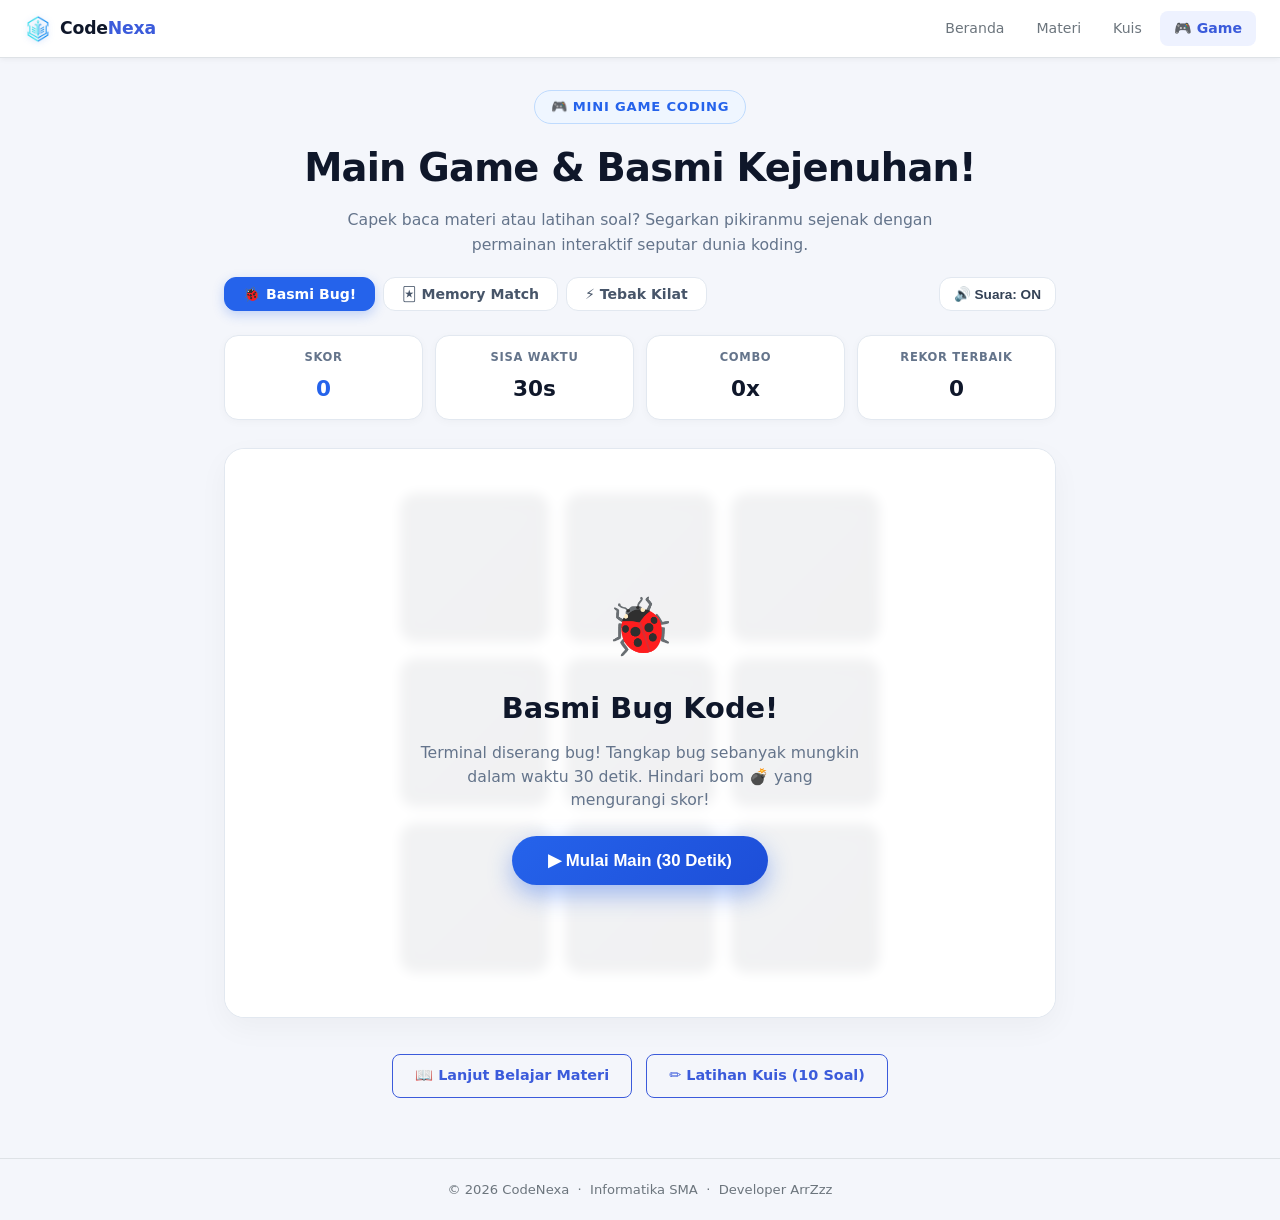
==== game.html @ f86e84c9 "Commit pertama - CodeNexa" ====
<!DOCTYPE html>
<html lang="id">
<head>
  <meta charset="UTF-8" />
  <meta name="viewport" content="width=device-width, initial-scale=1.0" />
  <title>Arena Game Mini — CodeNexa</title>
  <meta name="description" content="Mini game seru untuk asah logika dan sintaks pemrograman tanpa jenuh." />
  <link rel="icon" type="image/png" href="img/logo.png" />
  <link rel="stylesheet" href="css/style.css" />
  <link rel="stylesheet" href="css/game.css" />
</head>
<body>

  <!-- ════════ NAVBAR ════════ -->
  <nav class="navbar">
    <a href="index.html" class="nav-logo" aria-label="CodeNexa Beranda">
      <img src="img/logo.png" alt="Logo CodeNexa" class="logo-img" />
      <span class="logo-text">Code<span class="logo-accent">Nexa</span></span>
    </a>
    <button class="menu-toggle" id="menu-toggle" onclick="toggleNav()" aria-label="Toggle menu" aria-expanded="false">☰</button>
    <div class="nav-links" id="nav-links">
      <a class="nav-link" href="index.html">Beranda</a>
      <a class="nav-link" href="materi.html">Materi</a>
      <a class="nav-link" href="kuis.html">Kuis</a>
      <a class="nav-link active" href="game.html">🎮 Game</a>
    </div>
  </nav>

  <!-- ════════ GAME PAGE ════════ -->
  <div class="game-page fade-in">

    <!-- Header -->
    <div class="game-header">
      <div class="game-badge">🎮 Mini Game Coding</div>
      <h1>Main Game &amp; Basmi Kejenuhan!</h1>
      <p>
        Capek baca materi atau latihan soal? Segarkan pikiranmu sejenak dengan permainan interaktif seputar dunia koding.
      </p>

      <!-- Control Bar & Mode Tabs -->
      <div class="game-controls-bar">
        <div class="game-tabs" role="tablist">
          <button class="game-tab-btn active" data-game="bug" onclick="setGameMode('bug')">
            🐞 Basmi Bug!
          </button>
          <button class="game-tab-btn" data-game="memory" onclick="setGameMode('memory')">
            🃏 Memory Match
          </button>
          <button class="game-tab-btn" data-game="speed" onclick="setGameMode('speed')">
            ⚡ Tebak Kilat
          </button>
        </div>

        <button class="sound-toggle-btn" id="sound-toggle-btn" onclick="SoundFX.toggle()" aria-label="Toggle suara efek game">
          🔊 Suara: ON
        </button>
      </div>

      <!-- Stats Bar -->
      <div class="game-stats-row">
        <div class="game-stat-card">
          <div class="game-stat-label" id="stat-1-label">Skor</div>
          <div class="game-stat-value highlight" id="stat-1-val">0</div>
        </div>
        <div class="game-stat-card">
          <div class="game-stat-label" id="stat-2-label">Sisa Waktu</div>
          <div class="game-stat-value" id="stat-2-val">30s</div>
        </div>
        <div class="game-stat-card">
          <div class="game-stat-label" id="stat-3-label">Combo</div>
          <div class="game-stat-value" id="stat-3-val">0x</div>
        </div>
        <div class="game-stat-card">
          <div class="game-stat-label" id="stat-4-label">Rekor Terbaik</div>
          <div class="game-stat-value" id="stat-4-val">0</div>
        </div>
      </div>
    </div>

    <!-- Game Stage (Canvas / Grid Screen) -->
    <div class="game-screen-wrapper" id="game-stage">
      <!-- Diisi secara dinamis oleh js/game.js -->
    </div>

    <!-- Action Links -->
    <div style="margin-top: 36px; display: flex; justify-content: center; gap: 14px; flex-wrap: wrap;">
      <a class="btn btn-outline" href="materi.html">📖 Lanjut Belajar Materi</a>
      <a class="btn btn-outline" href="kuis.html">✏️ Latihan Kuis (10 Soal)</a>
    </div>

  </div>

  <!-- ════════ FOOTER ════════ -->
  <footer>
    &copy; 2026 CodeNexa &nbsp;·&nbsp; Informatika SMA &nbsp;·&nbsp; Developer ArrZzz
  </footer>

  <!-- Scripts -->
  <script src="js/app.js"></script>
  <script src="js/game.js"></script>
</body>
</html>
---- css/style.css ----
/* ══════════════════════════════════════════════════════
   style.css — Global Styles
   PembelajaranKode | Informatika SMA Kelas X
════════════════════════════════════════════════════════ */

/* ─── Reset & Base ─── */
*, *::before, *::after { box-sizing: border-box; margin: 0; padding: 0; }

:root {
  --bg:       #f4f6fb;
  --surface:  #ffffff;
  --primary:  #3b5bdb;
  --primary2: #364fc7;
  --accent:   #f76707;
  --green:    #2f9e44;
  --red:      #e03131;
  --text:     #1a1a2e;
  --muted:    #6c757d;
  --border:   #dee2e6;
  --radius:   12px;
  --shadow:   0 2px 12px rgba(0,0,0,.08);
  --font:     'Segoe UI', system-ui, sans-serif;
}

body {
  font-family: var(--font);
  background: var(--bg);
  color: var(--text);
  line-height: 1.65;
  min-height: 100vh;
}

a {
  color: var(--primary);
  text-decoration: none;
}

a:hover { text-decoration: underline; }

/* ─── Typography ─── */
code, pre {
  font-family: 'Consolas', 'Fira Code', monospace;
  font-size: .88em;
}

pre {
  background: #1e1e2e;
  color: #cdd6f4;
  padding: 16px 18px;
  border-radius: 8px;
  overflow-x: auto;
  margin: 12px 0;
  line-height: 1.7;
}

code {
  background: #eef2ff;
  color: var(--primary2);
  padding: 2px 6px;
  border-radius: 4px;
}

pre code {
  background: transparent;
  color: inherit;
  padding: 0;
}

kbd {
  background: #f1f3f5;
  border: 1px solid var(--border);
  border-radius: 4px;
  padding: 2px 6px;
  font-size: .82em;
  font-family: var(--font);
}

/* ─── Shared Navbar ─── */
.navbar {
  background: var(--surface);
  border-bottom: 1px solid var(--border);
  padding: 0 24px;
  display: flex;
  align-items: center;
  justify-content: space-between;
  height: 58px;
  position: sticky;
  top: 0;
  z-index: 100;
  box-shadow: 0 1px 6px rgba(0,0,0,.06);
  gap: 16px;
}

.nav-logo {
  font-weight: 700;
  font-size: 1.08rem;
  color: var(--text, #0f172a);
  display: inline-flex;
  align-items: center;
  gap: 8px;
  flex-shrink: 0;
  text-decoration: none;
}

.nav-logo .logo-img {
  width: 28px;
  height: 28px;
  object-fit: contain;
  display: block;
  flex-shrink: 0;
  filter: drop-shadow(0 1px 3px rgba(37, 99, 235, 0.2));
  transition: transform 0.2s ease;
}

.nav-logo:hover .logo-img {
  transform: scale(1.05);
}

.nav-logo .logo-text {
  font-size: 1.08rem;
  font-weight: 700;
  letter-spacing: -0.2px;
  color: #0f172a;
  display: inline-flex;
  align-items: center;
}

.nav-logo .logo-accent {
  color: var(--primary, #2563eb);
}

.nav-links {
  display: flex;
  align-items: center;
  gap: 4px;
}

.nav-link {
  padding: 6px 14px;
  border-radius: 8px;
  font-size: .88rem;
  font-weight: 500;
  color: var(--muted);
  transition: background .15s, color .15s;
  white-space: nowrap;
}

.nav-link:hover {
  background: #eef2ff;
  color: var(--primary);
  text-decoration: none;
}

.nav-link.active {
  background: #eef2ff;
  color: var(--primary);
  font-weight: 600;
}

.nav-btn-group {
  display: flex;
  align-items: center;
  gap: 8px;
  flex-shrink: 0;
}

.menu-toggle {
  display: none;
  background: #f8fafc;
  border: 1px solid var(--border);
  border-radius: 8px;
  padding: 0 11px;
  height: 36px;
  cursor: pointer;
  font-size: 0.95rem;
  font-weight: 600;
  color: var(--text);
  flex-shrink: 0;
  align-items: center;
  justify-content: center;
  gap: 6px;
  line-height: 1;
  transition: all 0.15s ease;
}

.menu-toggle:hover {
  background: #eff6ff;
  border-color: #bfdbfe;
  color: var(--primary);
}

/* ─── Buttons ─── */
.btn {
  display: inline-flex;
  align-items: center;
  gap: 6px;
  padding: 9px 22px;
  border-radius: 8px;
  font-size: .9rem;
  font-weight: 600;
  cursor: pointer;
  border: none;
  font-family: var(--font);
  transition: opacity .15s, transform .1s, box-shadow .15s;
  text-decoration: none;
}

.btn:hover { opacity: .88; text-decoration: none; }
.btn:active { transform: scale(.97); }

.btn-primary {
  background: var(--primary);
  color: #fff;
}

.btn-primary:hover {
  background: var(--primary2);
  opacity: 1;
  color: #fff;
}

.btn-outline {
  background: transparent;
  color: var(--primary);
  border: 1.5px solid var(--primary);
}

.btn-sm { padding: 7px 16px; font-size: .82rem; }

/* ─── Callout ─── */
.callout {
  border-left: 4px solid var(--primary);
  background: #eef2ff;
  padding: 14px 16px;
  border-radius: 0 8px 8px 0;
  margin: 16px 0;
  font-size: .93rem;
}

.callout.green  { border-color: var(--green);  background: #ebfbee; }
.callout.orange { border-color: var(--accent);  background: #fff4e6; }
.callout.red    { border-color: var(--red);     background: #fff5f5; }

.callout strong:first-child {
  display: block;
  margin-bottom: 5px;
}

/* ─── Table ─── */
.table-wrap { overflow-x: auto; margin: 14px 0; }

table {
  border-collapse: collapse;
  width: 100%;
  font-size: .9rem;
}

th {
  background: #eef2ff;
  color: var(--primary2);
  font-weight: 700;
}

th, td {
  border: 1px solid var(--border);
  padding: 10px 14px;
  text-align: left;
}

tr:nth-child(even) td { background: #f8f9ff; }

/* ─── Step Cards ─── */
.steps { display: flex; flex-direction: column; gap: 10px; margin: 14px 0; }

.step-card {
  display: flex;
  align-items: flex-start;
  gap: 14px;
  background: var(--surface);
  border: 1px solid var(--border);
  border-radius: 10px;
  padding: 14px 16px;
}

.step-num {
  width: 30px;
  height: 30px;
  border-radius: 50%;
  background: var(--primary);
  color: #fff;
  display: flex;
  align-items: center;
  justify-content: center;
  font-weight: 700;
  font-size: .82rem;
  flex-shrink: 0;
  margin-top: 2px;
}

.step-body strong { display: block; margin-bottom: 3px; font-size: .9rem; }
.step-body p { font-size: .87rem; color: var(--muted); margin: 0; }

/* ─── Highlighted Term ─── */
.term {
  background: #fff3bf;
  color: #5c3c00;
  padding: 1px 5px;
  border-radius: 3px;
  font-weight: 600;
}

/* ─── Footer ─── */
footer {
  text-align: center;
  padding: 20px;
  font-size: .82rem;
  color: var(--muted);
  border-top: 1px solid var(--border);
  margin-top: auto;
}

/* ─── Overlay (mobile sidebar) ─── */
.overlay {
  display: none;
  position: fixed;
  inset: 0;
  background: rgba(0,0,0,.35);
  z-index: 89;
}

.overlay.show { display: block; }

/* ─── Fade Animation ─── */
@keyframes fadeIn {
  from { opacity: 0; transform: translateY(10px); }
  to   { opacity: 1; transform: translateY(0); }
}

.fade-in { animation: fadeIn .3s ease; }

/* ─── Responsive Navbar ─── */
@media (max-width: 768px) {
  .menu-toggle { display: inline-flex; }

  .nav-links {
    display: none;
    position: absolute;
    top: 58px;
    left: 0; right: 0;
    background: var(--surface);
    flex-direction: column;
    border-bottom: 1px solid var(--border);
    padding: 10px 16px 14px;
    box-shadow: 0 4px 12px rgba(0,0,0,.1);
    gap: 2px;
    z-index: 99;
  }

  .nav-links.open { display: flex; }

  .nav-link {
    width: 100%;
    padding: 10px 14px;
    border-radius: 8px;
  }
}
---- css/game.css ----
/* ══════════════════════════════════════════════════════
   game.css — Styling Arena Game Mini Pemrograman
   PembelajaranKode | Informatika SMA Kelas X
════════════════════════════════════════════════════════ */

.game-page {
  max-width: 880px;
  margin: 0 auto;
  padding: 32px 24px 60px;
}

/* ─── Header ─── */
.game-header {
  text-align: center;
  margin-bottom: 28px;
}

.game-badge {
  display: inline-flex;
  align-items: center;
  gap: 6px;
  background: #eff6ff;
  color: #2563eb;
  border: 1px solid #bfdbfe;
  border-radius: 999px;
  padding: 5px 16px;
  font-size: 0.82rem;
  font-weight: 700;
  letter-spacing: 0.06em;
  text-transform: uppercase;
  margin-bottom: 12px;
}

.game-header h1 {
  font-size: clamp(1.8rem, 4vw, 2.4rem);
  font-weight: 900;
  color: #0f172a;
  margin-bottom: 8px;
  letter-spacing: -0.02em;
}

.game-header p {
  color: #64748b;
  font-size: 0.98rem;
  max-width: 600px;
  margin: 0 auto 20px;
  line-height: 1.6;
}

/* Sound & Control Row */
.game-controls-bar {
  display: flex;
  justify-content: space-between;
  align-items: center;
  flex-wrap: wrap;
  gap: 12px;
  margin-bottom: 24px;
}

.game-tabs {
  display: flex;
  gap: 8px;
  flex-wrap: wrap;
}

.game-tab-btn {
  padding: 8px 18px;
  border-radius: 12px;
  border: 1.5px solid #e2e8f0;
  background: #ffffff;
  color: #475569;
  font-weight: 700;
  font-size: 0.88rem;
  cursor: pointer;
  transition: all 0.2s ease;
  font-family: inherit;
  display: inline-flex;
  align-items: center;
  gap: 6px;
}

.game-tab-btn:hover {
  background: #f8fafc;
  border-color: #cbd5e1;
}

.game-tab-btn.active {
  background: #2563eb;
  color: #ffffff;
  border-color: #2563eb;
  box-shadow: 0 4px 12px rgba(37, 99, 235, 0.25);
}

.sound-toggle-btn {
  background: #ffffff;
  border: 1.5px solid #e2e8f0;
  border-radius: 12px;
  padding: 8px 14px;
  cursor: pointer;
  font-weight: 600;
  font-size: 0.85rem;
  color: #334155;
  transition: all 0.2s ease;
  display: inline-flex;
  align-items: center;
  gap: 6px;
}

.sound-toggle-btn:hover {
  background: #f1f5f9;
}

/* ─── Dashboard Stats Bar ─── */
.game-stats-row {
  display: grid;
  grid-template-columns: repeat(4, 1fr);
  gap: 12px;
  margin-bottom: 24px;
}

.game-stat-card {
  background: #ffffff;
  border: 1px solid #e2e8f0;
  border-radius: 14px;
  padding: 12px 16px;
  text-align: center;
  box-shadow: 0 2px 8px rgba(0, 0, 0, 0.03);
}

.game-stat-label {
  font-size: 0.72rem;
  color: #64748b;
  font-weight: 700;
  text-transform: uppercase;
  letter-spacing: 0.06em;
  margin-bottom: 4px;
}

.game-stat-value {
  font-size: 1.35rem;
  font-weight: 900;
  color: #0f172a;
}

.game-stat-value.highlight {
  color: #2563eb;
}

/* ─── Main Game Window ─── */
.game-screen-wrapper {
  background: #ffffff;
  border: 1px solid #e2e8f0;
  border-radius: 20px;
  padding: 28px;
  box-shadow: 0 10px 30px rgba(0, 0, 0, 0.04);
  position: relative;
  min-height: 440px;
  display: flex;
  flex-direction: column;
  justify-content: center;
}

/* ════════ GAME 1: BUG SMASHER ════════ */
.bug-game-container {
  display: flex;
  flex-direction: column;
  align-items: center;
}

.bug-grid {
  display: grid;
  grid-template-columns: repeat(3, 1fr);
  gap: 16px;
  max-width: 480px;
  width: 100%;
  margin: 16px auto;
}

.bug-hole {
  aspect-ratio: 1;
  background: linear-gradient(135deg, #1e293b 0%, #0f172a 100%);
  border-radius: 16px;
  position: relative;
  overflow: hidden;
  box-shadow: inset 0 4px 12px rgba(0, 0, 0, 0.5), 0 4px 10px rgba(0, 0, 0, 0.08);
  border: 2px solid #334155;
  cursor: pointer;
  display: flex;
  align-items: center;
  justify-content: center;
  user-select: none;
  -webkit-user-select: none;
}

.bug-hole::before {
  content: '</>';
  position: absolute;
  font-family: monospace;
  font-size: 0.75rem;
  color: #475569;
  bottom: 8px;
  opacity: 0.4;
}

.bug-character {
  font-size: 2.8rem;
  position: absolute;
  bottom: -60px;
  transition: bottom 0.18s cubic-bezier(0.18, 0.89, 0.32, 1.28);
  pointer-events: auto;
  filter: drop-shadow(0 4px 8px rgba(0, 0, 0, 0.4));
}

.bug-hole.up .bug-character {
  bottom: 18px;
  animation: bugWiggle 0.4s infinite alternate ease-in-out;
}

@keyframes bugWiggle {
  from { transform: rotate(-8deg); }
  to   { transform: rotate(8deg); }
}

.bug-hole.whacked .bug-character {
  animation: bugSquish 0.25s forwards ease;
}

@keyframes bugSquish {
  0%   { transform: scale(1.2); }
  50%  { transform: scale(0.6) rotate(20deg); opacity: 0.8; }
  100% { bottom: -60px; opacity: 0; }
}

/* Floating Points Particle */
.float-point {
  position: absolute;
  color: #22c55e;
  font-weight: 900;
  font-size: 1.3rem;
  pointer-events: none;
  animation: floatUp 0.6s ease-out forwards;
  z-index: 10;
  text-shadow: 0 2px 6px rgba(0,0,0,0.4);
}

.float-point.neg {
  color: #ef4444;
}

@keyframes floatUp {
  0%   { transform: translateY(0) scale(1); opacity: 1; }
  100% { transform: translateY(-40px) scale(1.3); opacity: 0; }
}

/* ════════ GAME 2: MEMORY MATCH ════════ */
.memory-grid {
  display: grid;
  grid-template-columns: repeat(4, 1fr);
  gap: 14px;
  max-width: 580px;
  width: 100%;
  margin: 16px auto;
  perspective: 1000px;
}

.memory-card {
  aspect-ratio: 1;
  background: transparent;
  border: none;
  cursor: pointer;
  position: relative;
  transform-style: preserve-3d;
  transition: transform 0.4s cubic-bezier(0.175, 0.885, 0.32, 1.275);
  user-select: none;
}

.memory-card.flipped {
  transform: rotateY(180deg);
}

.memory-card.matched .card-front {
  background: #ecfdf5;
  border-color: #10b981;
  box-shadow: 0 0 16px rgba(16, 185, 129, 0.3);
}

.card-face {
  position: absolute;
  inset: 0;
  border-radius: 14px;
  display: flex;
  flex-direction: column;
  align-items: center;
  justify-content: center;
  padding: 10px;
  backface-visibility: hidden;
  -webkit-backface-visibility: hidden;
  border: 2px solid #e2e8f0;
  box-shadow: 0 4px 10px rgba(0, 0, 0, 0.05);
}

.card-back {
  background: linear-gradient(135deg, #1d4ed8 0%, #2563eb 100%);
  color: #ffffff;
  font-size: 1.6rem;
  font-weight: 800;
}

.card-front {
  background: #ffffff;
  transform: rotateY(180deg);
  text-align: center;
}

.card-icon {
  font-size: 1.7rem;
  margin-bottom: 4px;
}

.card-text {
  font-size: 0.8rem;
  font-weight: 700;
  color: #0f172a;
  line-height: 1.2;
}

/* ════════ GAME 3: SPEED CODE ════════ */
.speed-game-container {
  max-width: 580px;
  width: 100%;
  margin: 0 auto;
}

.speed-snippet-box {
  background: #0f172a;
  color: #38bdf8;
  border-radius: 14px;
  padding: 20px;
  font-family: 'Consolas', 'Fira Code', monospace;
  font-size: 1.15rem;
  text-align: center;
  margin-bottom: 16px;
  box-shadow: inset 0 2px 8px rgba(0, 0, 0, 0.4);
  border: 1px solid #1e293b;
}

.speed-question-text {
  font-size: 1rem;
  font-weight: 700;
  color: #334155;
  text-align: center;
  margin-bottom: 20px;
}

.speed-timer-bar {
  height: 6px;
  background: #e2e8f0;
  border-radius: 999px;
  overflow: hidden;
  margin-bottom: 24px;
}

.speed-timer-fill {
  height: 100%;
  background: #2563eb;
  width: 100%;
  transition: width 0.1s linear, background-color 0.2s ease;
}

.speed-options-grid {
  display: grid;
  grid-template-columns: repeat(2, 1fr);
  gap: 12px;
}

.speed-opt-btn {
  padding: 16px;
  border-radius: 12px;
  border: 2px solid #e2e8f0;
  background: #f8fafc;
  color: #0f172a;
  font-size: 1rem;
  font-weight: 700;
  cursor: pointer;
  transition: all 0.15s ease;
  font-family: inherit;
}

.speed-opt-btn:hover {
  background: #eff6ff;
  border-color: #3b82f6;
  color: #2563eb;
}

.speed-opt-btn.correct {
  background: #ecfdf5 !important;
  border-color: #10b981 !important;
  color: #065f46 !important;
}

.speed-opt-btn.wrong {
  background: #fef2f2 !important;
  border-color: #ef4444 !important;
  color: #991b1b !important;
}

/* ─── Game Overlay / Start / Game Over ─── */
.game-overlay-modal {
  position: absolute;
  inset: 0;
  background: rgba(255, 255, 255, 0.94);
  backdrop-filter: blur(6px);
  border-radius: 20px;
  display: flex;
  flex-direction: column;
  align-items: center;
  justify-content: center;
  text-align: center;
  padding: 30px;
  z-index: 20;
}

.game-modal-icon {
  font-size: 3.5rem;
  margin-bottom: 12px;
  animation: bounceSoft 1s infinite alternate;
}

@keyframes bounceSoft {
  from { transform: translateY(0); }
  to   { transform: translateY(-8px); }
}

.game-modal-title {
  font-size: 1.8rem;
  font-weight: 900;
  color: #0f172a;
  margin-bottom: 8px;
}

.game-modal-desc {
  font-size: 0.98rem;
  color: #64748b;
  max-width: 440px;
  margin-bottom: 24px;
  line-height: 1.5;
}

.game-score-banner {
  background: #eff6ff;
  border: 1.5px solid #bfdbfe;
  color: #1d4ed8;
  font-size: 1.25rem;
  font-weight: 800;
  padding: 8px 24px;
  border-radius: 999px;
  margin-bottom: 24px;
}

.btn-game-play {
  background: linear-gradient(135deg, #2563eb 0%, #1d4ed8 100%);
  color: #ffffff;
  padding: 14px 36px;
  border-radius: 999px;
  font-size: 1.05rem;
  font-weight: 800;
  border: none;
  cursor: pointer;
  box-shadow: 0 10px 24px rgba(37, 99, 235, 0.4);
  transition: all 0.2s ease;
  display: inline-flex;
  align-items: center;
  gap: 8px;
}

.btn-game-play:hover {
  transform: translateY(-2px) scale(1.02);
  box-shadow: 0 14px 30px rgba(37, 99, 235, 0.5);
}

/* ─── Responsive ─── */
@media (max-width: 600px) {
  .game-page {
    padding: 20px 14px 40px;
  }
  .game-stats-row {
    grid-template-columns: repeat(2, 1fr);
  }
  .bug-grid {
    gap: 10px;
  }
  .memory-grid {
    gap: 8px;
  }
  .card-icon {
    font-size: 1.3rem;
  }
  .card-text {
    font-size: 0.7rem;
  }
  .speed-options-grid {
    grid-template-columns: 1fr;
  }
}
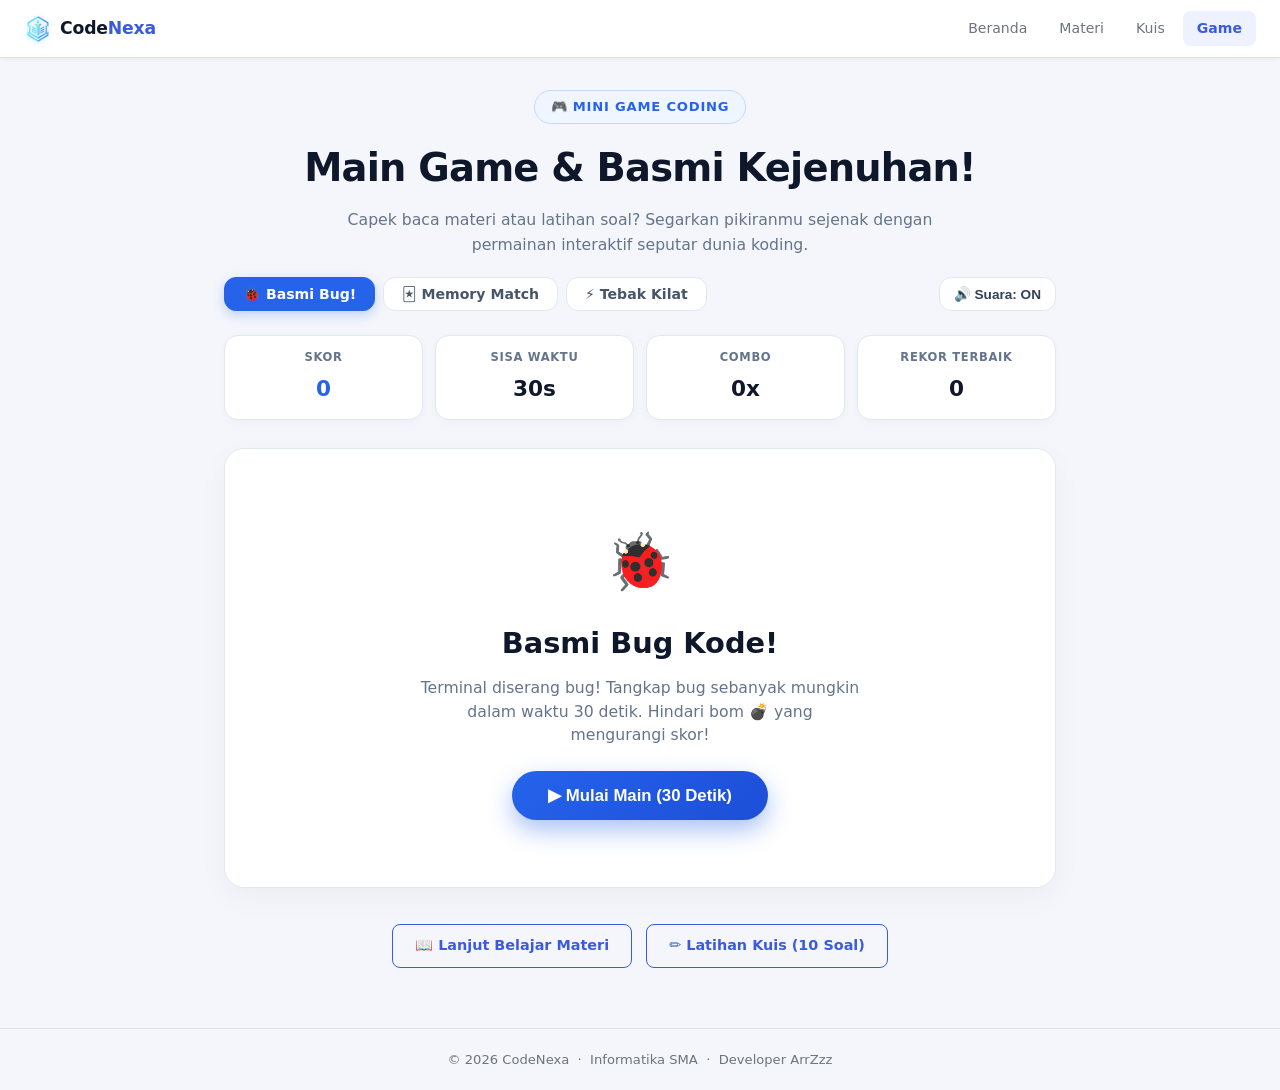
==== commit 1a122573: "Fix: perbaiki bug klik & responsivitas memory match, samakan pasangan gambar, dan bersihkan emoji ma" ====
--- a/game.html
+++ b/game.html
@@ -22,7 +22,7 @@
       <a class="nav-link" href="index.html">Beranda</a>
       <a class="nav-link" href="materi.html">Materi</a>
       <a class="nav-link" href="kuis.html">Kuis</a>
-      <a class="nav-link active" href="game.html">🎮 Game</a>
+      <a class="nav-link active" href="game.html">Game</a>
     </div>
   </nav>
 
--- a/css/game.css
+++ b/css/game.css
@@ -7,6 +7,9 @@
   max-width: 880px;
   margin: 0 auto;
   padding: 32px 24px 60px;
+  width: 100%;
+  box-sizing: border-box;
+  overflow-x: hidden;
 }
 
 /* ─── Header ─── */
@@ -151,13 +154,17 @@
   background: #ffffff;
   border: 1px solid #e2e8f0;
   border-radius: 20px;
-  padding: 28px;
+  padding: 28px 20px;
   box-shadow: 0 10px 30px rgba(0, 0, 0, 0.04);
   position: relative;
   min-height: 440px;
   display: flex;
   flex-direction: column;
   justify-content: center;
+  align-items: center;
+  width: 100%;
+  box-sizing: border-box;
+  overflow: hidden;
 }
 
 /* ════════ GAME 1: BUG SMASHER ════════ */
@@ -255,23 +262,46 @@
 /* ════════ GAME 2: MEMORY MATCH ════════ */
 .memory-grid {
   display: grid;
-  grid-template-columns: repeat(4, 1fr);
-  gap: 14px;
-  max-width: 580px;
+  grid-template-columns: repeat(4, minmax(0, 1fr));
+  gap: 12px;
+  max-width: 520px;
   width: 100%;
-  margin: 16px auto;
+  margin: 0 auto;
   perspective: 1000px;
+  box-sizing: border-box;
 }
 
 .memory-card {
   aspect-ratio: 1;
+  width: 100%;
+  min-width: 0;
+  position: relative;
+  cursor: pointer;
   background: transparent;
   border: none;
-  cursor: pointer;
-  position: relative;
+  padding: 0;
+  margin: 0;
+  border-radius: 14px;
   transform-style: preserve-3d;
-  transition: transform 0.4s cubic-bezier(0.175, 0.885, 0.32, 1.275);
+  transition: transform 0.38s cubic-bezier(0.175, 0.885, 0.32, 1.275), box-shadow 0.2s ease;
   user-select: none;
+  -webkit-user-select: none;
+  -webkit-tap-highlight-color: transparent;
+  outline: none;
+}
+
+.memory-card:focus-visible {
+  outline: 2px solid #2563eb;
+  outline-offset: 3px;
+}
+
+.memory-card.preview-card {
+  pointer-events: none;
+  opacity: 0.75;
+}
+
+.memory-card:hover:not(.flipped):not(.matched):not(.preview-card) {
+  transform: translateY(-2px);
 }
 
 .memory-card.flipped {
@@ -281,7 +311,26 @@
 .memory-card.matched .card-front {
   background: #ecfdf5;
   border-color: #10b981;
-  box-shadow: 0 0 16px rgba(16, 185, 129, 0.3);
+  box-shadow: 0 0 14px rgba(16, 185, 129, 0.35);
+  animation: matchPop 0.35s ease;
+}
+
+.memory-card.mismatch .card-front {
+  border-color: #ef4444;
+  background: #fef2f2;
+  animation: cardWiggle 0.35s ease;
+}
+
+@keyframes matchPop {
+  0%   { transform: rotateY(180deg) scale(0.92); }
+  50%  { transform: rotateY(180deg) scale(1.06); }
+  100% { transform: rotateY(180deg) scale(1); }
+}
+
+@keyframes cardWiggle {
+  0%, 100% { transform: rotateY(180deg) translateX(0); }
+  25%      { transform: rotateY(180deg) translateX(-4px); }
+  75%      { transform: rotateY(180deg) translateX(4px); }
 }
 
 .card-face {
@@ -292,36 +341,64 @@
   flex-direction: column;
   align-items: center;
   justify-content: center;
-  padding: 10px;
+  padding: 8px 6px;
   backface-visibility: hidden;
   -webkit-backface-visibility: hidden;
   border: 2px solid #e2e8f0;
-  box-shadow: 0 4px 10px rgba(0, 0, 0, 0.05);
+  box-shadow: 0 3px 8px rgba(0, 0, 0, 0.05);
+  box-sizing: border-box;
+  overflow: hidden;
+  pointer-events: none;
 }
 
 .card-back {
   background: linear-gradient(135deg, #1d4ed8 0%, #2563eb 100%);
   color: #ffffff;
-  font-size: 1.6rem;
+  font-size: 1.45rem;
   font-weight: 800;
+  letter-spacing: -0.02em;
+  text-shadow: 0 1px 3px rgba(0, 0, 0, 0.25);
+  border-color: #3b82f6;
 }
 
 .card-front {
   background: #ffffff;
   transform: rotateY(180deg);
   text-align: center;
+  gap: 4px;
 }
 
 .card-icon {
-  font-size: 1.7rem;
-  margin-bottom: 4px;
+  font-size: 1.6rem;
+  line-height: 1;
+  display: block;
+  user-select: none;
 }
 
 .card-text {
-  font-size: 0.8rem;
+  font-size: 0.78rem;
   font-weight: 700;
   color: #0f172a;
-  line-height: 1.2;
+  line-height: 1.25;
+  text-align: center;
+  width: 100%;
+  max-width: 100%;
+  overflow-wrap: anywhere;
+  word-break: break-word;
+  hyphens: auto;
+  box-sizing: border-box;
+}
+
+.card-text.is-code {
+  font-family: 'Consolas', 'Fira Code', monospace;
+  font-size: 0.74rem;
+  color: #1d4ed8;
+  background: #eff6ff;
+  border: 1px solid #dbeafe;
+  border-radius: 4px;
+  padding: 1px 4px;
+  display: inline-block;
+  max-width: 100%;
 }
 
 /* ════════ GAME 3: SPEED CODE ════════ */
@@ -479,26 +556,158 @@
 }
 
 /* ─── Responsive ─── */
+@media (max-width: 768px) {
+  .memory-grid {
+    gap: 10px;
+    max-width: 480px;
+  }
+  .card-icon {
+    font-size: 1.45rem;
+  }
+  .card-text {
+    font-size: 0.74rem;
+  }
+  .card-text.is-code {
+    font-size: 0.7rem;
+  }
+}
+
 @media (max-width: 600px) {
   .game-page {
-    padding: 20px 14px 40px;
+    padding: 18px 12px 40px;
+  }
+  .game-controls-bar {
+    justify-content: center;
+    gap: 10px;
+    margin-bottom: 16px;
+  }
+  .game-tabs {
+    width: 100%;
+    justify-content: center;
+    display: grid;
+    grid-template-columns: repeat(3, 1fr);
+    gap: 6px;
+  }
+  .game-tab-btn {
+    padding: 8px 6px;
+    font-size: 0.78rem;
+    justify-content: center;
+    text-align: center;
+    white-space: nowrap;
+    border-radius: 10px;
+  }
+  .sound-toggle-btn {
+    width: 100%;
+    justify-content: center;
+    padding: 7px 12px;
+    font-size: 0.8rem;
   }
   .game-stats-row {
     grid-template-columns: repeat(2, 1fr);
+    gap: 8px;
+    margin-bottom: 16px;
+  }
+  .game-stat-card {
+    padding: 8px 10px;
+    border-radius: 10px;
+  }
+  .game-stat-label {
+    font-size: 0.68rem;
+  }
+  .game-stat-value {
+    font-size: 1.18rem;
+  }
+  .game-screen-wrapper {
+    padding: 12px 8px;
+    border-radius: 16px;
+    min-height: 360px;
+  }
+  .memory-grid {
+    grid-template-columns: repeat(4, minmax(0, 1fr));
+    gap: 6px;
+    max-width: 100%;
+    width: 100%;
+  }
+  .memory-card {
+    border-radius: 10px;
+  }
+  .card-face {
+    border-radius: 10px;
+    padding: 4px 2px;
+    border-width: 1.5px;
+  }
+  .card-back {
+    font-size: 1.15rem;
+  }
+  .card-front {
+    gap: 2px;
+  }
+  .card-icon {
+    font-size: 1.2rem;
+  }
+  .card-text {
+    font-size: 0.62rem;
+    line-height: 1.15;
+  }
+  .card-text.is-code {
+    font-size: 0.58rem;
+    padding: 1px 2px;
   }
   .bug-grid {
     gap: 10px;
   }
-  .memory-grid {
-    gap: 8px;
-  }
-  .card-icon {
-    font-size: 1.3rem;
-  }
-  .card-text {
-    font-size: 0.7rem;
-  }
   .speed-options-grid {
     grid-template-columns: 1fr;
   }
-}
+  .game-overlay-modal {
+    padding: 18px 14px;
+    border-radius: 16px;
+  }
+  .game-modal-icon {
+    font-size: 2.6rem;
+    margin-bottom: 8px;
+  }
+  .game-modal-title {
+    font-size: 1.35rem;
+    margin-bottom: 6px;
+  }
+  .game-modal-desc {
+    font-size: 0.86rem;
+    margin-bottom: 16px;
+    line-height: 1.45;
+  }
+  .btn-game-play {
+    padding: 11px 24px;
+    font-size: 0.92rem;
+  }
+}
+
+@media (max-width: 380px) {
+  .game-tabs {
+    grid-template-columns: 1fr;
+  }
+  .game-screen-wrapper {
+    padding: 10px 6px;
+  }
+  .memory-grid {
+    gap: 5px;
+  }
+  .card-face {
+    border-radius: 8px;
+    padding: 3px 1px;
+    border-width: 1px;
+  }
+  .card-back {
+    font-size: 0.98rem;
+  }
+  .card-icon {
+    font-size: 1.05rem;
+  }
+  .card-text {
+    font-size: 0.55rem;
+    line-height: 1.1;
+  }
+  .card-text.is-code {
+    font-size: 0.52rem;
+  }
+}
